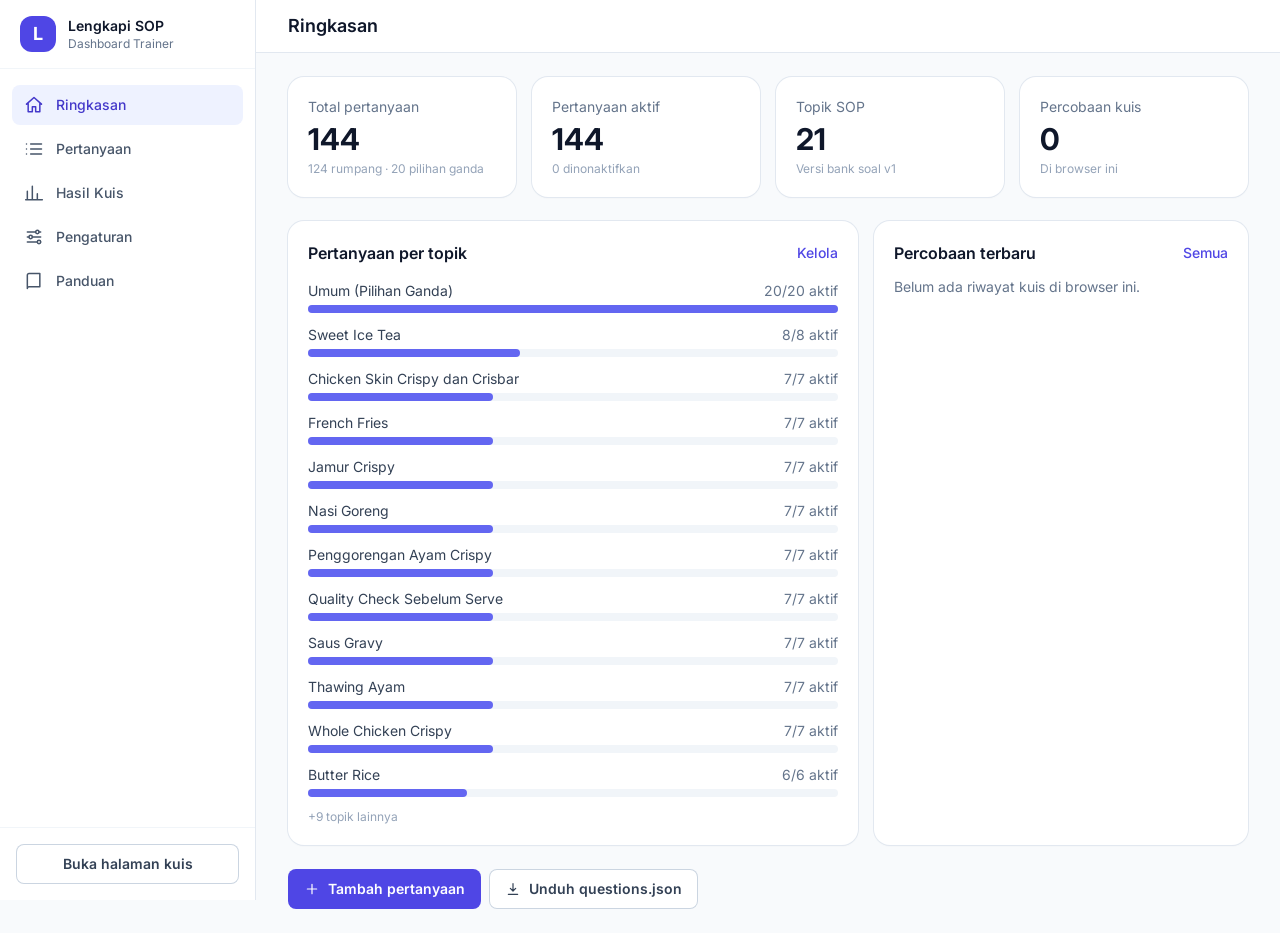
==== admin.html @ a274e472 "Add files via upload" ====
<!DOCTYPE html>
<html lang="id" class="h-full bg-slate-50">
<head>
  <meta charset="UTF-8">
  <meta name="viewport" content="width=device-width, initial-scale=1, viewport-fit=cover">
  <meta name="robots" content="noindex">
  <title>Dashboard Trainer · Lengkapi SOP</title>
  <link rel="preconnect" href="https://fonts.googleapis.com">
  <link rel="preconnect" href="https://fonts.gstatic.com" crossorigin>
  <link href="https://fonts.googleapis.com/css2?family=Inter:wght@400;500;600;700&display=swap" rel="stylesheet">
  <link rel="stylesheet" href="css/styles.css">
</head>
<body class="min-h-full font-sans text-slate-800 antialiased">

  <div id="lock" class="fixed inset-0 z-[60] hidden items-center justify-center bg-slate-100 p-4"></div>

  <div id="app" class="min-h-full lg:pl-64">
    <aside id="sidebar" class="fixed inset-y-0 left-0 z-40 flex w-64 -translate-x-full flex-col border-r border-slate-200 bg-white transition-transform lg:translate-x-0" aria-label="Navigasi utama">
      <div class="flex items-center gap-3 border-b border-slate-100 px-5 py-4">
        <div class="flex h-9 w-9 items-center justify-center rounded-xl bg-indigo-600 text-lg font-bold text-white">L</div>
        <div class="leading-tight">
          <p class="text-sm font-semibold text-slate-900">Lengkapi SOP</p>
          <p class="text-xs text-slate-500">Dashboard Trainer</p>
        </div>
      </div>
      <nav id="nav" class="flex-1 space-y-1 px-3 py-4"></nav>
      <div class="border-t border-slate-100 p-4">
        <a href="index.html" target="_blank" rel="noopener" class="btn btn-secondary w-full">Buka halaman kuis</a>
      </div>
    </aside>
    <div id="backdrop" class="fixed inset-0 z-30 hidden bg-slate-900/40 lg:hidden"></div>

    <header class="sticky top-0 z-20 flex items-center gap-3 border-b border-slate-200 bg-white/90 px-4 py-3 backdrop-blur lg:px-8">
      <button id="btn-menu" class="btn btn-ghost -ml-2 px-2 lg:hidden" aria-label="Buka menu"></button>
      <h1 id="page-title" class="text-lg font-semibold text-slate-900"></h1>
      <div id="page-actions" class="ml-auto flex items-center gap-2"></div>
    </header>

    <main id="view" class="px-4 py-6 lg:px-8"></main>
  </div>

  <div id="modal-root"></div>

  <script src="js/seed.js"></script>
  <script src="js/ui.js"></script>
  <script src="js/store.js"></script>
  <script src="js/admin.js"></script>
</body>
</html>
---- css/styles.css ----
*,:after,:before{--tw-border-spacing-x:0;--tw-border-spacing-y:0;--tw-translate-x:0;--tw-translate-y:0;--tw-rotate:0;--tw-skew-x:0;--tw-skew-y:0;--tw-scale-x:1;--tw-scale-y:1;--tw-pan-x: ;--tw-pan-y: ;--tw-pinch-zoom: ;--tw-scroll-snap-strictness:proximity;--tw-gradient-from-position: ;--tw-gradient-via-position: ;--tw-gradient-to-position: ;--tw-ordinal: ;--tw-slashed-zero: ;--tw-numeric-figure: ;--tw-numeric-spacing: ;--tw-numeric-fraction: ;--tw-ring-inset: ;--tw-ring-offset-width:0px;--tw-ring-offset-color:#fff;--tw-ring-color:rgba(59,130,246,.5);--tw-ring-offset-shadow:0 0 #0000;--tw-ring-shadow:0 0 #0000;--tw-shadow:0 0 #0000;--tw-shadow-colored:0 0 #0000;--tw-blur: ;--tw-brightness: ;--tw-contrast: ;--tw-grayscale: ;--tw-hue-rotate: ;--tw-invert: ;--tw-saturate: ;--tw-sepia: ;--tw-drop-shadow: ;--tw-backdrop-blur: ;--tw-backdrop-brightness: ;--tw-backdrop-contrast: ;--tw-backdrop-grayscale: ;--tw-backdrop-hue-rotate: ;--tw-backdrop-invert: ;--tw-backdrop-opacity: ;--tw-backdrop-saturate: ;--tw-backdrop-sepia: ;--tw-contain-size: ;--tw-contain-layout: ;--tw-contain-paint: ;--tw-contain-style: }::backdrop{--tw-border-spacing-x:0;--tw-border-spacing-y:0;--tw-translate-x:0;--tw-translate-y:0;--tw-rotate:0;--tw-skew-x:0;--tw-skew-y:0;--tw-scale-x:1;--tw-scale-y:1;--tw-pan-x: ;--tw-pan-y: ;--tw-pinch-zoom: ;--tw-scroll-snap-strictness:proximity;--tw-gradient-from-position: ;--tw-gradient-via-position: ;--tw-gradient-to-position: ;--tw-ordinal: ;--tw-slashed-zero: ;--tw-numeric-figure: ;--tw-numeric-spacing: ;--tw-numeric-fraction: ;--tw-ring-inset: ;--tw-ring-offset-width:0px;--tw-ring-offset-color:#fff;--tw-ring-color:rgba(59,130,246,.5);--tw-ring-offset-shadow:0 0 #0000;--tw-ring-shadow:0 0 #0000;--tw-shadow:0 0 #0000;--tw-shadow-colored:0 0 #0000;--tw-blur: ;--tw-brightness: ;--tw-contrast: ;--tw-grayscale: ;--tw-hue-rotate: ;--tw-invert: ;--tw-saturate: ;--tw-sepia: ;--tw-drop-shadow: ;--tw-backdrop-blur: ;--tw-backdrop-brightness: ;--tw-backdrop-contrast: ;--tw-backdrop-grayscale: ;--tw-backdrop-hue-rotate: ;--tw-backdrop-invert: ;--tw-backdrop-opacity: ;--tw-backdrop-saturate: ;--tw-backdrop-sepia: ;--tw-contain-size: ;--tw-contain-layout: ;--tw-contain-paint: ;--tw-contain-style: }/*! tailwindcss v3.4.17 | MIT License | https://tailwindcss.com*/*,:after,:before{box-sizing:border-box;border:0 solid #e5e7eb}:after,:before{--tw-content:""}:host,html{line-height:1.5;-webkit-text-size-adjust:100%;-moz-tab-size:4;-o-tab-size:4;tab-size:4;font-family:Inter,ui-sans-serif,system-ui,-apple-system,Segoe UI,Roboto,sans-serif;font-feature-settings:normal;font-variation-settings:normal;-webkit-tap-highlight-color:transparent}body{margin:0;line-height:inherit}hr{height:0;color:inherit;border-top-width:1px}abbr:where([title]){-webkit-text-decoration:underline dotted;text-decoration:underline dotted}h1,h2,h3,h4,h5,h6{font-size:inherit;font-weight:inherit}a{color:inherit;text-decoration:inherit}b,strong{font-weight:bolder}code,kbd,pre,samp{font-family:ui-monospace,SFMono-Regular,Menlo,Monaco,Consolas,Liberation Mono,Courier New,monospace;font-feature-settings:normal;font-variation-settings:normal;font-size:1em}small{font-size:80%}sub,sup{font-size:75%;line-height:0;position:relative;vertical-align:baseline}sub{bottom:-.25em}sup{top:-.5em}table{text-indent:0;border-color:inherit;border-collapse:collapse}button,input,optgroup,select,textarea{font-family:inherit;font-feature-settings:inherit;font-variation-settings:inherit;font-size:100%;font-weight:inherit;line-height:inherit;letter-spacing:inherit;color:inherit;margin:0;padding:0}button,select{text-transform:none}button,input:where([type=button]),input:where([type=reset]),input:where([type=submit]){-webkit-appearance:button;background-color:transparent;background-image:none}:-moz-focusring{outline:auto}:-moz-ui-invalid{box-shadow:none}progress{vertical-align:baseline}::-webkit-inner-spin-button,::-webkit-outer-spin-button{height:auto}[type=search]{-webkit-appearance:textfield;outline-offset:-2px}::-webkit-search-decoration{-webkit-appearance:none}::-webkit-file-upload-button{-webkit-appearance:button;font:inherit}summary{display:list-item}blockquote,dd,dl,figure,h1,h2,h3,h4,h5,h6,hr,p,pre{margin:0}fieldset{margin:0}fieldset,legend{padding:0}menu,ol,ul{list-style:none;margin:0;padding:0}dialog{padding:0}textarea{resize:vertical}input::-moz-placeholder,textarea::-moz-placeholder{opacity:1;color:#9ca3af}input::placeholder,textarea::placeholder{opacity:1;color:#9ca3af}[role=button],button{cursor:pointer}:disabled{cursor:default}audio,canvas,embed,iframe,img,object,svg,video{display:block;vertical-align:middle}img,video{max-width:100%;height:auto}[hidden]:where(:not([hidden=until-found])){display:none}.btn{display:inline-flex;align-items:center;justify-content:center;gap:.5rem;border-radius:.5rem;padding:.625rem 1rem;font-size:.875rem;line-height:1.25rem;font-weight:600;transition-property:color,background-color,border-color,text-decoration-color,fill,stroke,opacity,box-shadow,transform,filter,-webkit-backdrop-filter;transition-property:color,background-color,border-color,text-decoration-color,fill,stroke,opacity,box-shadow,transform,filter,backdrop-filter;transition-property:color,background-color,border-color,text-decoration-color,fill,stroke,opacity,box-shadow,transform,filter,backdrop-filter,-webkit-backdrop-filter;transition-timing-function:cubic-bezier(.4,0,.2,1);transition-duration:.15s}.btn:focus{outline:2px solid transparent;outline-offset:2px}.btn:focus-visible{--tw-ring-offset-shadow:var(--tw-ring-inset) 0 0 0 var(--tw-ring-offset-width) var(--tw-ring-offset-color);--tw-ring-shadow:var(--tw-ring-inset) 0 0 0 calc(2px + var(--tw-ring-offset-width)) var(--tw-ring-color);box-shadow:var(--tw-ring-offset-shadow),var(--tw-ring-shadow),var(--tw-shadow,0 0 #0000);--tw-ring-opacity:1;--tw-ring-color:rgb(99 102 241/var(--tw-ring-opacity,1));--tw-ring-offset-width:2px}.btn:disabled{cursor:not-allowed;opacity:.5}.btn-primary{--tw-bg-opacity:1;background-color:rgb(79 70 229/var(--tw-bg-opacity,1));--tw-text-opacity:1;color:rgb(255 255 255/var(--tw-text-opacity,1))}.btn-primary:hover{--tw-bg-opacity:1;background-color:rgb(67 56 202/var(--tw-bg-opacity,1))}.btn-secondary{--tw-bg-opacity:1;background-color:rgb(255 255 255/var(--tw-bg-opacity,1));--tw-text-opacity:1;color:rgb(51 65 85/var(--tw-text-opacity,1));--tw-ring-offset-shadow:var(--tw-ring-inset) 0 0 0 var(--tw-ring-offset-width) var(--tw-ring-offset-color);--tw-ring-shadow:var(--tw-ring-inset) 0 0 0 calc(1px + var(--tw-ring-offset-width)) var(--tw-ring-color);box-shadow:var(--tw-ring-offset-shadow),var(--tw-ring-shadow),var(--tw-shadow,0 0 #0000);--tw-ring-inset:inset;--tw-ring-opacity:1;--tw-ring-color:rgb(203 213 225/var(--tw-ring-opacity,1))}.btn-secondary:hover{--tw-bg-opacity:1;background-color:rgb(248 250 252/var(--tw-bg-opacity,1))}.btn-danger{--tw-bg-opacity:1;background-color:rgb(225 29 72/var(--tw-bg-opacity,1));--tw-text-opacity:1;color:rgb(255 255 255/var(--tw-text-opacity,1))}.btn-danger:hover{--tw-bg-opacity:1;background-color:rgb(190 18 60/var(--tw-bg-opacity,1))}.btn-ghost{--tw-text-opacity:1;color:rgb(71 85 105/var(--tw-text-opacity,1))}.btn-ghost:hover{--tw-bg-opacity:1;background-color:rgb(241 245 249/var(--tw-bg-opacity,1))}.input{display:block;width:100%;border-radius:.5rem;border-width:0;--tw-bg-opacity:1;background-color:rgb(255 255 255/var(--tw-bg-opacity,1));padding:.625rem .75rem;font-size:.875rem;line-height:1.25rem;--tw-text-opacity:1;color:rgb(15 23 42/var(--tw-text-opacity,1));--tw-ring-offset-shadow:var(--tw-ring-inset) 0 0 0 var(--tw-ring-offset-width) var(--tw-ring-offset-color);--tw-ring-shadow:var(--tw-ring-inset) 0 0 0 calc(1px + var(--tw-ring-offset-width)) var(--tw-ring-color);box-shadow:var(--tw-ring-offset-shadow),var(--tw-ring-shadow),var(--tw-shadow,0 0 #0000);--tw-ring-inset:inset;--tw-ring-opacity:1;--tw-ring-color:rgb(203 213 225/var(--tw-ring-opacity,1))}.input::-moz-placeholder{--tw-text-opacity:1;color:rgb(148 163 184/var(--tw-text-opacity,1))}.input::placeholder{--tw-text-opacity:1;color:rgb(148 163 184/var(--tw-text-opacity,1))}.input:focus{--tw-ring-offset-shadow:var(--tw-ring-inset) 0 0 0 var(--tw-ring-offset-width) var(--tw-ring-offset-color);--tw-ring-shadow:var(--tw-ring-inset) 0 0 0 calc(2px + var(--tw-ring-offset-width)) var(--tw-ring-color);box-shadow:var(--tw-ring-offset-shadow),var(--tw-ring-shadow),var(--tw-shadow,0 0 #0000);--tw-ring-opacity:1;--tw-ring-color:rgb(79 70 229/var(--tw-ring-opacity,1))}.card{border-radius:1rem;--tw-bg-opacity:1;background-color:rgb(255 255 255/var(--tw-bg-opacity,1));padding:1.25rem;--tw-shadow:0 1px 2px 0 rgba(0,0,0,.05);--tw-shadow-colored:0 1px 2px 0 var(--tw-shadow-color);box-shadow:var(--tw-ring-offset-shadow,0 0 #0000),var(--tw-ring-shadow,0 0 #0000),var(--tw-shadow);--tw-ring-offset-shadow:var(--tw-ring-inset) 0 0 0 var(--tw-ring-offset-width) var(--tw-ring-offset-color);--tw-ring-shadow:var(--tw-ring-inset) 0 0 0 calc(1px + var(--tw-ring-offset-width)) var(--tw-ring-color);box-shadow:var(--tw-ring-offset-shadow),var(--tw-ring-shadow),var(--tw-shadow,0 0 #0000);--tw-ring-opacity:1;--tw-ring-color:rgb(226 232 240/var(--tw-ring-opacity,1))}.badge{display:inline-flex;align-items:center;border-radius:9999px;padding:.125rem .625rem;font-size:.75rem;line-height:1rem;font-weight:500}.label{margin-bottom:.375rem;display:block;font-size:.875rem;line-height:1.25rem;font-weight:500;--tw-text-opacity:1;color:rgb(51 65 85/var(--tw-text-opacity,1))}.sr-only{position:absolute;width:1px;height:1px;padding:0;margin:-1px;overflow:hidden;clip:rect(0,0,0,0);white-space:nowrap;border-width:0}.pointer-events-none{pointer-events:none}.fixed{position:fixed}.absolute{position:absolute}.relative{position:relative}.sticky{position:sticky}.inset-0{inset:0}.inset-y-0{top:0;bottom:0}.bottom-4{bottom:1rem}.left-0{left:0}.left-0\.5{left:.125rem}.left-1\/2{left:50%}.left-3{left:.75rem}.top-0{top:0}.top-0\.5{top:.125rem}.top-2\.5{top:.625rem}.z-20{z-index:20}.z-30{z-index:30}.z-40{z-index:40}.z-50{z-index:50}.z-\[100\]{z-index:100}.z-\[60\]{z-index:60}.mx-0\.5{margin-left:.125rem;margin-right:.125rem}.mx-1{margin-left:.25rem;margin-right:.25rem}.mx-auto{margin-left:auto;margin-right:auto}.-ml-2{margin-left:-.5rem}.ml-2{margin-left:.5rem}.ml-auto{margin-left:auto}.mt-0\.5{margin-top:.125rem}.mt-1{margin-top:.25rem}.mt-2{margin-top:.5rem}.mt-3{margin-top:.75rem}.mt-4{margin-top:1rem}.mt-5{margin-top:1.25rem}.mt-6{margin-top:1.5rem}.block{display:block}.inline-block{display:inline-block}.flex{display:flex}.inline-flex{display:inline-flex}.table{display:table}.grid{display:grid}.hidden{display:none}.h-12{height:3rem}.h-2{height:.5rem}.h-4{height:1rem}.h-40{height:10rem}.h-5{height:1.25rem}.h-6{height:1.5rem}.h-7{height:1.75rem}.h-9{height:2.25rem}.h-full{height:100%}.max-h-\[92vh\]{max-height:92vh}.min-h-full{min-height:100%}.w-11{width:2.75rem}.w-12{width:3rem}.w-4{width:1rem}.w-40{width:10rem}.w-44{width:11rem}.w-5{width:1.25rem}.w-6{width:1.5rem}.w-64{width:16rem}.w-7{width:1.75rem}.w-9{width:2.25rem}.w-auto{width:auto}.w-full{width:100%}.min-w-full{min-width:100%}.max-w-2xl{max-width:42rem}.max-w-3xl{max-width:48rem}.max-w-md{max-width:28rem}.max-w-sm{max-width:24rem}.flex-1{flex:1 1 0%}.flex-none{flex:none}.-translate-x-1\/2{--tw-translate-x:-50%}.-translate-x-1\/2,.-translate-x-full{transform:translate(var(--tw-translate-x),var(--tw-translate-y)) rotate(var(--tw-rotate)) skewX(var(--tw-skew-x)) skewY(var(--tw-skew-y)) scaleX(var(--tw-scale-x)) scaleY(var(--tw-scale-y))}.-translate-x-full{--tw-translate-x:-100%}.translate-x-5{--tw-translate-x:1.25rem}.-rotate-90,.translate-x-5{transform:translate(var(--tw-translate-x),var(--tw-translate-y)) rotate(var(--tw-rotate)) skewX(var(--tw-skew-x)) skewY(var(--tw-skew-y)) scaleX(var(--tw-scale-x)) scaleY(var(--tw-scale-y))}.-rotate-90{--tw-rotate:-90deg}.cursor-pointer{cursor:pointer}.list-decimal{list-style-type:decimal}.grid-cols-2{grid-template-columns:repeat(2,minmax(0,1fr))}.flex-col{flex-direction:column}.flex-wrap{flex-wrap:wrap}.items-start{align-items:flex-start}.items-end{align-items:flex-end}.items-center{align-items:center}.justify-end{justify-content:flex-end}.justify-center{justify-content:center}.justify-between{justify-content:space-between}.gap-2{gap:.5rem}.gap-3{gap:.75rem}.gap-4{gap:1rem}.space-y-1>:not([hidden])~:not([hidden]){--tw-space-y-reverse:0;margin-top:calc(.25rem*(1 - var(--tw-space-y-reverse)));margin-bottom:calc(.25rem*var(--tw-space-y-reverse))}.space-y-1\.5>:not([hidden])~:not([hidden]){--tw-space-y-reverse:0;margin-top:calc(.375rem*(1 - var(--tw-space-y-reverse)));margin-bottom:calc(.375rem*var(--tw-space-y-reverse))}.space-y-2>:not([hidden])~:not([hidden]){--tw-space-y-reverse:0;margin-top:calc(.5rem*(1 - var(--tw-space-y-reverse)));margin-bottom:calc(.5rem*var(--tw-space-y-reverse))}.space-y-3>:not([hidden])~:not([hidden]){--tw-space-y-reverse:0;margin-top:calc(.75rem*(1 - var(--tw-space-y-reverse)));margin-bottom:calc(.75rem*var(--tw-space-y-reverse))}.space-y-4>:not([hidden])~:not([hidden]){--tw-space-y-reverse:0;margin-top:calc(1rem*(1 - var(--tw-space-y-reverse)));margin-bottom:calc(1rem*var(--tw-space-y-reverse))}.space-y-5>:not([hidden])~:not([hidden]){--tw-space-y-reverse:0;margin-top:calc(1.25rem*(1 - var(--tw-space-y-reverse)));margin-bottom:calc(1.25rem*var(--tw-space-y-reverse))}.divide-y>:not([hidden])~:not([hidden]){--tw-divide-y-reverse:0;border-top-width:calc(1px*(1 - var(--tw-divide-y-reverse)));border-bottom-width:calc(1px*var(--tw-divide-y-reverse))}.divide-slate-100>:not([hidden])~:not([hidden]){--tw-divide-opacity:1;border-color:rgb(241 245 249/var(--tw-divide-opacity,1))}.overflow-hidden{overflow:hidden}.overflow-x-auto{overflow-x:auto}.overflow-y-auto{overflow-y:auto}.whitespace-nowrap{white-space:nowrap}.rounded{border-radius:.25rem}.rounded-2xl{border-radius:1rem}.rounded-full{border-radius:9999px}.rounded-lg{border-radius:.5rem}.rounded-md{border-radius:.375rem}.rounded-xl{border-radius:.75rem}.rounded-t-2xl{border-top-left-radius:1rem;border-top-right-radius:1rem}.border{border-width:1px}.border-0{border-width:0}.border-b{border-bottom-width:1px}.border-l-4{border-left-width:4px}.border-r{border-right-width:1px}.border-t{border-top-width:1px}.border-amber-400{--tw-border-opacity:1;border-color:rgb(251 191 36/var(--tw-border-opacity,1))}.border-emerald-500{--tw-border-opacity:1;border-color:rgb(16 185 129/var(--tw-border-opacity,1))}.border-indigo-600{--tw-border-opacity:1;border-color:rgb(79 70 229/var(--tw-border-opacity,1))}.border-rose-500{--tw-border-opacity:1;border-color:rgb(244 63 94/var(--tw-border-opacity,1))}.border-slate-100{--tw-border-opacity:1;border-color:rgb(241 245 249/var(--tw-border-opacity,1))}.border-slate-200{--tw-border-opacity:1;border-color:rgb(226 232 240/var(--tw-border-opacity,1))}.bg-amber-100{--tw-bg-opacity:1;background-color:rgb(254 243 199/var(--tw-bg-opacity,1))}.bg-amber-50{--tw-bg-opacity:1;background-color:rgb(255 251 235/var(--tw-bg-opacity,1))}.bg-emerald-100{--tw-bg-opacity:1;background-color:rgb(209 250 229/var(--tw-bg-opacity,1))}.bg-emerald-50{--tw-bg-opacity:1;background-color:rgb(236 253 245/var(--tw-bg-opacity,1))}.bg-indigo-100{--tw-bg-opacity:1;background-color:rgb(224 231 255/var(--tw-bg-opacity,1))}.bg-indigo-50{--tw-bg-opacity:1;background-color:rgb(238 242 255/var(--tw-bg-opacity,1))}.bg-indigo-500{--tw-bg-opacity:1;background-color:rgb(99 102 241/var(--tw-bg-opacity,1))}.bg-indigo-600{--tw-bg-opacity:1;background-color:rgb(79 70 229/var(--tw-bg-opacity,1))}.bg-rose-100{--tw-bg-opacity:1;background-color:rgb(255 228 230/var(--tw-bg-opacity,1))}.bg-rose-50{--tw-bg-opacity:1;background-color:rgb(255 241 242/var(--tw-bg-opacity,1))}.bg-rose-600{--tw-bg-opacity:1;background-color:rgb(225 29 72/var(--tw-bg-opacity,1))}.bg-sky-50{--tw-bg-opacity:1;background-color:rgb(240 249 255/var(--tw-bg-opacity,1))}.bg-slate-100{--tw-bg-opacity:1;background-color:rgb(241 245 249/var(--tw-bg-opacity,1))}.bg-slate-200{--tw-bg-opacity:1;background-color:rgb(226 232 240/var(--tw-bg-opacity,1))}.bg-slate-300{--tw-bg-opacity:1;background-color:rgb(203 213 225/var(--tw-bg-opacity,1))}.bg-slate-50{--tw-bg-opacity:1;background-color:rgb(248 250 252/var(--tw-bg-opacity,1))}.bg-slate-50\/60{background-color:rgba(248,250,252,.6)}.bg-slate-900{--tw-bg-opacity:1;background-color:rgb(15 23 42/var(--tw-bg-opacity,1))}.bg-slate-900\/40{background-color:rgba(15,23,42,.4)}.bg-slate-900\/50{background-color:rgba(15,23,42,.5)}.bg-white{--tw-bg-opacity:1;background-color:rgb(255 255 255/var(--tw-bg-opacity,1))}.bg-white\/90{background-color:hsla(0,0%,100%,.9)}.stroke-emerald-500{stroke:#10b981}.stroke-indigo-600{stroke:#4f46e5}.stroke-slate-200{stroke:#e2e8f0}.p-0{padding:0}.p-3{padding:.75rem}.p-4{padding:1rem}.p-5{padding:1.25rem}.px-1\.5{padding-left:.375rem;padding-right:.375rem}.px-2{padding-left:.5rem;padding-right:.5rem}.px-3{padding-left:.75rem;padding-right:.75rem}.px-4{padding-left:1rem;padding-right:1rem}.px-5{padding-left:1.25rem;padding-right:1.25rem}.py-0\.5{padding-top:.125rem;padding-bottom:.125rem}.py-1{padding-top:.25rem;padding-bottom:.25rem}.py-1\.5{padding-top:.375rem;padding-bottom:.375rem}.py-12{padding-top:3rem;padding-bottom:3rem}.py-2{padding-top:.5rem;padding-bottom:.5rem}.py-2\.5{padding-top:.625rem;padding-bottom:.625rem}.py-3{padding-top:.75rem;padding-bottom:.75rem}.py-4{padding-top:1rem;padding-bottom:1rem}.py-5{padding-top:1.25rem;padding-bottom:1.25rem}.py-6{padding-top:1.5rem;padding-bottom:1.5rem}.pb-16{padding-bottom:4rem}.pl-5{padding-left:1.25rem}.pl-9{padding-left:2.25rem}.pt-0\.5{padding-top:.125rem}.pt-3{padding-top:.75rem}.text-left{text-align:left}.text-center{text-align:center}.text-right{text-align:right}.align-top{vertical-align:top}.font-sans{font-family:Inter,ui-sans-serif,system-ui,-apple-system,Segoe UI,Roboto,sans-serif}.text-3xl{font-size:1.875rem;line-height:2.25rem}.text-4xl{font-size:2.25rem;line-height:2.5rem}.text-base{font-size:1rem;line-height:1.5rem}.text-lg{font-size:1.125rem;line-height:1.75rem}.text-sm{font-size:.875rem;line-height:1.25rem}.text-xl{font-size:1.25rem;line-height:1.75rem}.text-xs{font-size:.75rem;line-height:1rem}.font-bold{font-weight:700}.font-medium{font-weight:500}.font-normal{font-weight:400}.font-semibold{font-weight:600}.uppercase{text-transform:uppercase}.leading-10{line-height:2.5rem}.leading-6{line-height:1.5rem}.leading-7{line-height:1.75rem}.leading-tight{line-height:1.25}.tracking-wide{letter-spacing:.025em}.tracking-widest{letter-spacing:.1em}.text-amber-700{--tw-text-opacity:1;color:rgb(180 83 9/var(--tw-text-opacity,1))}.text-amber-800{--tw-text-opacity:1;color:rgb(146 64 14/var(--tw-text-opacity,1))}.text-emerald-600{--tw-text-opacity:1;color:rgb(5 150 105/var(--tw-text-opacity,1))}.text-emerald-700{--tw-text-opacity:1;color:rgb(4 120 87/var(--tw-text-opacity,1))}.text-emerald-800{--tw-text-opacity:1;color:rgb(6 95 70/var(--tw-text-opacity,1))}.text-indigo-600{--tw-text-opacity:1;color:rgb(79 70 229/var(--tw-text-opacity,1))}.text-indigo-700{--tw-text-opacity:1;color:rgb(67 56 202/var(--tw-text-opacity,1))}.text-indigo-800{--tw-text-opacity:1;color:rgb(55 48 163/var(--tw-text-opacity,1))}.text-indigo-900{--tw-text-opacity:1;color:rgb(49 46 129/var(--tw-text-opacity,1))}.text-rose-600{--tw-text-opacity:1;color:rgb(225 29 72/var(--tw-text-opacity,1))}.text-rose-800{--tw-text-opacity:1;color:rgb(159 18 57/var(--tw-text-opacity,1))}.text-sky-700{--tw-text-opacity:1;color:rgb(3 105 161/var(--tw-text-opacity,1))}.text-slate-400{--tw-text-opacity:1;color:rgb(148 163 184/var(--tw-text-opacity,1))}.text-slate-500{--tw-text-opacity:1;color:rgb(100 116 139/var(--tw-text-opacity,1))}.text-slate-600{--tw-text-opacity:1;color:rgb(71 85 105/var(--tw-text-opacity,1))}.text-slate-700{--tw-text-opacity:1;color:rgb(51 65 85/var(--tw-text-opacity,1))}.text-slate-800{--tw-text-opacity:1;color:rgb(30 41 59/var(--tw-text-opacity,1))}.text-slate-900{--tw-text-opacity:1;color:rgb(15 23 42/var(--tw-text-opacity,1))}.text-white{--tw-text-opacity:1;color:rgb(255 255 255/var(--tw-text-opacity,1))}.line-through{text-decoration-line:line-through}.antialiased{-webkit-font-smoothing:antialiased;-moz-osx-font-smoothing:grayscale}.opacity-70{opacity:.7}.shadow{--tw-shadow:0 1px 3px 0 rgba(0,0,0,.1),0 1px 2px -1px rgba(0,0,0,.1);--tw-shadow-colored:0 1px 3px 0 var(--tw-shadow-color),0 1px 2px -1px var(--tw-shadow-color)}.shadow,.shadow-lg{box-shadow:var(--tw-ring-offset-shadow,0 0 #0000),var(--tw-ring-shadow,0 0 #0000),var(--tw-shadow)}.shadow-lg{--tw-shadow:0 10px 15px -3px rgba(0,0,0,.1),0 4px 6px -4px rgba(0,0,0,.1);--tw-shadow-colored:0 10px 15px -3px var(--tw-shadow-color),0 4px 6px -4px var(--tw-shadow-color)}.shadow-xl{--tw-shadow:0 20px 25px -5px rgba(0,0,0,.1),0 8px 10px -6px rgba(0,0,0,.1);--tw-shadow-colored:0 20px 25px -5px var(--tw-shadow-color),0 8px 10px -6px var(--tw-shadow-color);box-shadow:var(--tw-ring-offset-shadow,0 0 #0000),var(--tw-ring-shadow,0 0 #0000),var(--tw-shadow)}.ring{--tw-ring-offset-shadow:var(--tw-ring-inset) 0 0 0 var(--tw-ring-offset-width) var(--tw-ring-offset-color);--tw-ring-shadow:var(--tw-ring-inset) 0 0 0 calc(3px + var(--tw-ring-offset-width)) var(--tw-ring-color)}.ring,.ring-1{box-shadow:var(--tw-ring-offset-shadow),var(--tw-ring-shadow),var(--tw-shadow,0 0 #0000)}.ring-1{--tw-ring-offset-shadow:var(--tw-ring-inset) 0 0 0 var(--tw-ring-offset-width) var(--tw-ring-offset-color);--tw-ring-shadow:var(--tw-ring-inset) 0 0 0 calc(1px + var(--tw-ring-offset-width)) var(--tw-ring-color)}.ring-inset{--tw-ring-inset:inset}.ring-amber-200{--tw-ring-opacity:1;--tw-ring-color:rgb(253 230 138/var(--tw-ring-opacity,1))}.ring-emerald-200{--tw-ring-opacity:1;--tw-ring-color:rgb(167 243 208/var(--tw-ring-opacity,1))}.ring-indigo-200{--tw-ring-opacity:1;--tw-ring-color:rgb(199 210 254/var(--tw-ring-opacity,1))}.ring-indigo-600{--tw-ring-opacity:1;--tw-ring-color:rgb(79 70 229/var(--tw-ring-opacity,1))}.ring-rose-200{--tw-ring-opacity:1;--tw-ring-color:rgb(254 205 211/var(--tw-ring-opacity,1))}.filter{filter:var(--tw-blur) var(--tw-brightness) var(--tw-contrast) var(--tw-grayscale) var(--tw-hue-rotate) var(--tw-invert) var(--tw-saturate) var(--tw-sepia) var(--tw-drop-shadow)}.backdrop-blur{--tw-backdrop-blur:blur(8px);-webkit-backdrop-filter:var(--tw-backdrop-blur) var(--tw-backdrop-brightness) var(--tw-backdrop-contrast) var(--tw-backdrop-grayscale) var(--tw-backdrop-hue-rotate) var(--tw-backdrop-invert) var(--tw-backdrop-opacity) var(--tw-backdrop-saturate) var(--tw-backdrop-sepia);backdrop-filter:var(--tw-backdrop-blur) var(--tw-backdrop-brightness) var(--tw-backdrop-contrast) var(--tw-backdrop-grayscale) var(--tw-backdrop-hue-rotate) var(--tw-backdrop-invert) var(--tw-backdrop-opacity) var(--tw-backdrop-saturate) var(--tw-backdrop-sepia)}.transition{transition-property:color,background-color,border-color,text-decoration-color,fill,stroke,opacity,box-shadow,transform,filter,-webkit-backdrop-filter;transition-property:color,background-color,border-color,text-decoration-color,fill,stroke,opacity,box-shadow,transform,filter,backdrop-filter;transition-property:color,background-color,border-color,text-decoration-color,fill,stroke,opacity,box-shadow,transform,filter,backdrop-filter,-webkit-backdrop-filter;transition-timing-function:cubic-bezier(.4,0,.2,1);transition-duration:.15s}.transition-all{transition-property:all;transition-timing-function:cubic-bezier(.4,0,.2,1);transition-duration:.15s}.transition-transform{transition-property:transform;transition-timing-function:cubic-bezier(.4,0,.2,1);transition-duration:.15s}.duration-300{transition-duration:.3s}.duration-700{transition-duration:.7s}code{border-radius:.25rem;--tw-bg-opacity:1;background-color:rgb(241 245 249/var(--tw-bg-opacity,1));padding:.125rem .25rem;font-size:.85em;--tw-text-opacity:1;color:rgb(51 65 85/var(--tw-text-opacity,1))}.hover\:border-indigo-300:hover{--tw-border-opacity:1;border-color:rgb(165 180 252/var(--tw-border-opacity,1))}.hover\:bg-indigo-50:hover{--tw-bg-opacity:1;background-color:rgb(238 242 255/var(--tw-bg-opacity,1))}.hover\:bg-rose-50:hover{--tw-bg-opacity:1;background-color:rgb(255 241 242/var(--tw-bg-opacity,1))}.hover\:bg-slate-100:hover{--tw-bg-opacity:1;background-color:rgb(241 245 249/var(--tw-bg-opacity,1))}.hover\:text-slate-800:hover{--tw-text-opacity:1;color:rgb(30 41 59/var(--tw-text-opacity,1))}.hover\:underline:hover{text-decoration-line:underline}.focus\:ring-2:focus{--tw-ring-offset-shadow:var(--tw-ring-inset) 0 0 0 var(--tw-ring-offset-width) var(--tw-ring-offset-color);--tw-ring-shadow:var(--tw-ring-inset) 0 0 0 calc(2px + var(--tw-ring-offset-width)) var(--tw-ring-color);box-shadow:var(--tw-ring-offset-shadow),var(--tw-ring-shadow),var(--tw-shadow,0 0 #0000)}.focus\:ring-indigo-600:focus{--tw-ring-opacity:1;--tw-ring-color:rgb(79 70 229/var(--tw-ring-opacity,1))}@media (min-width:640px){.sm\:grid-cols-2{grid-template-columns:repeat(2,minmax(0,1fr))}.sm\:items-center{align-items:center}.sm\:rounded-2xl{border-radius:1rem}.sm\:p-4{padding:1rem}}@media (min-width:768px){.md\:col-span-1{grid-column:span 1/span 1}.md\:grid-cols-4{grid-template-columns:repeat(4,minmax(0,1fr))}}@media (min-width:1024px){.lg\:hidden{display:none}.lg\:translate-x-0{--tw-translate-x:0px;transform:translate(var(--tw-translate-x),var(--tw-translate-y)) rotate(var(--tw-rotate)) skewX(var(--tw-skew-x)) skewY(var(--tw-skew-y)) scaleX(var(--tw-scale-x)) scaleY(var(--tw-scale-y))}.lg\:px-8{padding-left:2rem;padding-right:2rem}.lg\:pl-64{padding-left:16rem}}@media (min-width:1280px){.xl\:col-span-2{grid-column:span 2/span 2}.xl\:col-span-3{grid-column:span 3/span 3}.xl\:grid-cols-4{grid-template-columns:repeat(4,minmax(0,1fr))}.xl\:grid-cols-5{grid-template-columns:repeat(5,minmax(0,1fr))}}
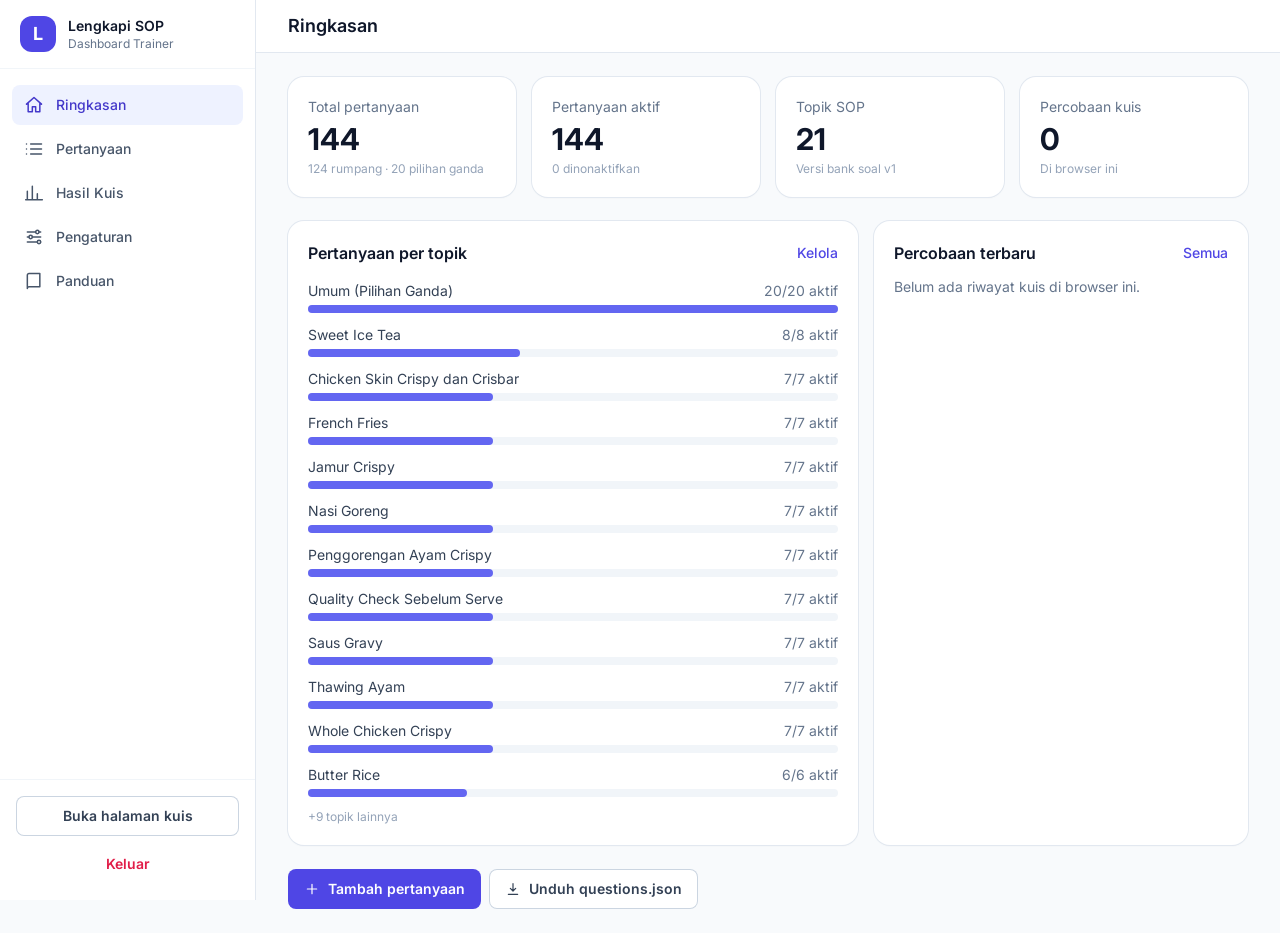
==== commit 2c3a0133: "Add files via upload" ====
--- a/admin.html
+++ b/admin.html
@@ -26,6 +26,7 @@
       <nav id="nav" class="flex-1 space-y-1 px-3 py-4"></nav>
       <div class="border-t border-slate-100 p-4">
         <a href="index.html" target="_blank" rel="noopener" class="btn btn-secondary w-full">Buka halaman kuis</a>
+        <button data-act="logout" class="btn btn-ghost mt-2 w-full text-rose-600">Keluar</button>
       </div>
     </aside>
     <div id="backdrop" class="fixed inset-0 z-30 hidden bg-slate-900/40 lg:hidden"></div>
@@ -44,6 +45,8 @@
   <script src="js/seed.js"></script>
   <script src="js/ui.js"></script>
   <script src="js/store.js"></script>
+  <script src="js/auth-config.js"></script>
+  <script src="js/auth.js"></script>
   <script src="js/admin.js"></script>
 </body>
 </html>
